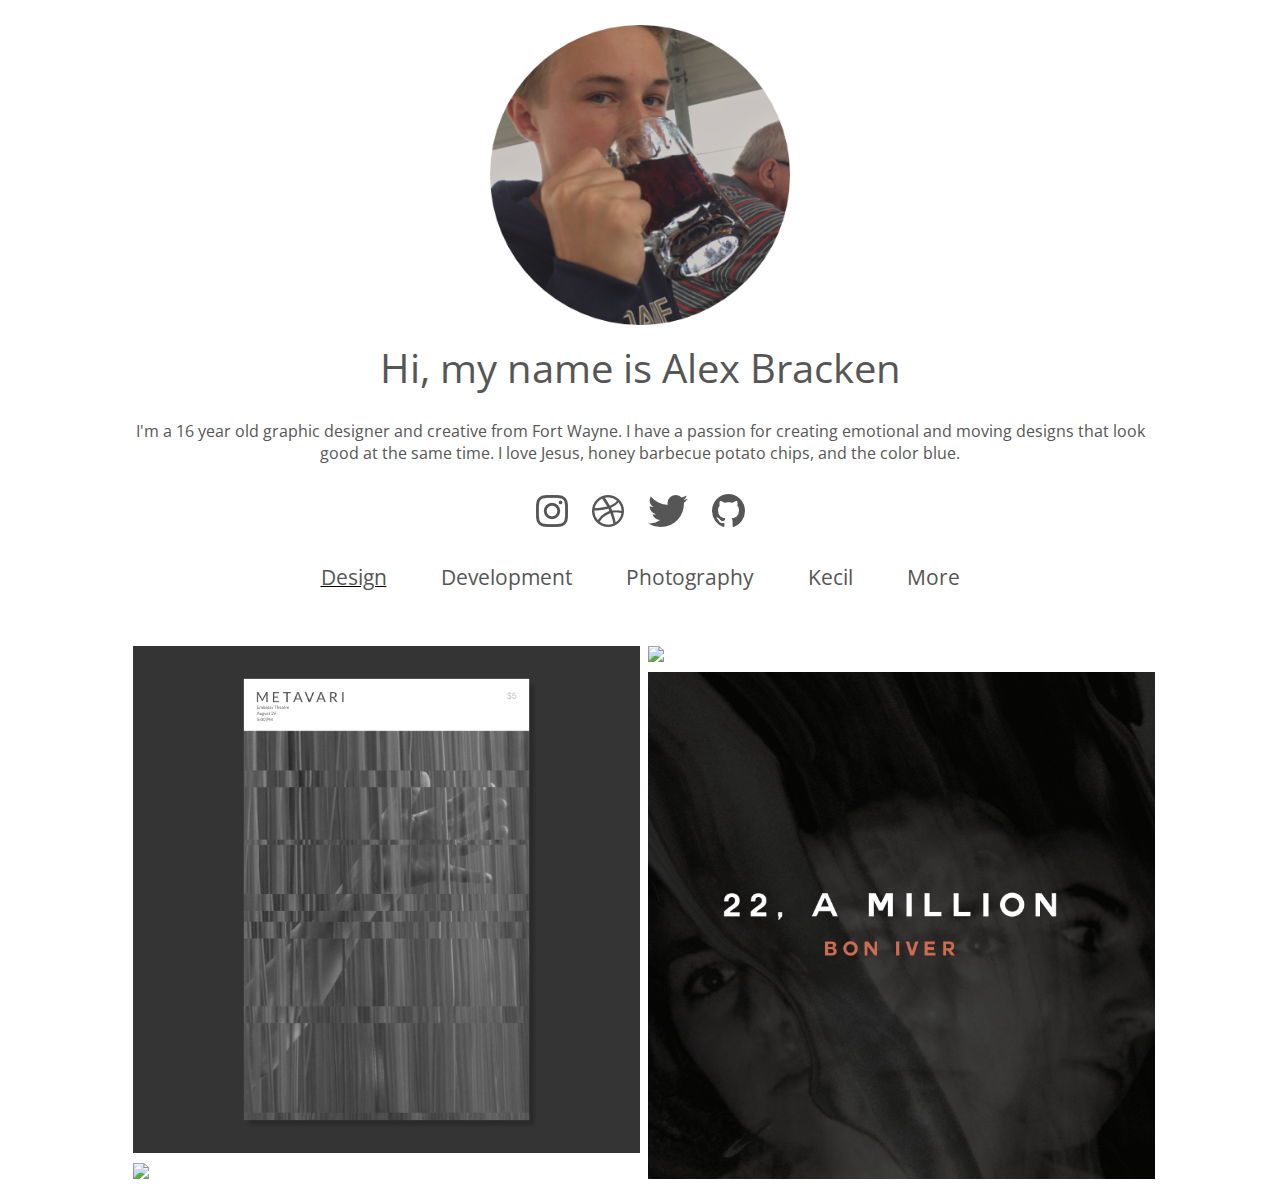
==== index.html @ cb18509a "initial commit from alexbracken.github.io" ====
<!DOCTYPE html>
<html>
<head>
    <title>Alex Bracken</title>
    <link rel=stylesheet type="text/css" href='css/main.css'>
    <link href="https://fonts.googleapis.com/css?family=Open+Sans:300,400" rel="stylesheet">
</head>

<body>
    <div class='wrapper'>
        
        <img src= 'images/profile.png' class= 'profile' alt="profile image">
        
        <h1 class='headline'>Hi, my name is Alex Bracken</h1>
        
        <p>I'm a 16 year old graphic designer and creative from Fort Wayne. I have a passion for creating emotional and moving designs that look good at the same time. I love Jesus, honey barbecue potato chips, and the color blue.</p>
        
        
        <div class='social'>
            <ul>
                <li><a href='https://instagram.com/brckns'><img src="images/instagram.png"></a></li>
                <li><a href='https://dribbble.com/alexbracken'><img src="images/dribbble.png"></a></li>
                <li><a href='https://twitter.com/thealexbracken'><img src="images/twitter.png"></a></li>
                <li><a href='https://github.com/alexbracken'><img src="images/github.png"></a></li>
            </ul>
        </div>
        
        <div class='nav'>
            <ul>
                <li class='currentPage'><a href='design.html'>Design</a></li>
                <li><a href='development.html'>Development</a></li>
                <li><a href='photography.html'>Photography</a></li>
                <li><a href='https://alexbracken.github.io/kecil'>Kecil</a></li>
                <li><a href='more.html'>More</a></li>
            </ul>
        </div>
        
        <div class='gallery'>
            <div class='gallery-column column1'>
                <a href='images/metavari1.jpg'><img class='gallery-img'src="images/metavari1.jpg"></a>
                <a href='images/ROJO.jpg'><img class='gallery-img'src="images/ROJO.jpg"></a>
            </div>
            <div class='gallery-column column2'>
                <a href="images/interstellar1.jpg"><img class='gallery-img'src='images/interstellar1.jpg'></a>
                <a href="images/boniver.jpg"><img class='gallery-img'src='images/boniver.jpg'></a>
            </div>
        </div>
    </div>
</body>
</html>
---- css/main.css ----
/********** GLOBALS **********/
* {
    margin: 0;
    padding: 0;
    border: 0;
    outline: 0;
    font-size: 100%;
    vertical-align: baseline;
    background: transparent;
}

html {
    font-family: "Open Sans", sans-serif;
}

h1{
    font-size: 30pt;
    font-weight: 400;
    color: #565656
}

p{
    font-size: 16px;
    font-weight: 400;
    color: #565656
}

a{
    font-size: 18px;
    font-weight: 400;
    color: #565656;
    text-decoration: none;
}

.wrapper{
    width: 50%;
    padding-right: 25%;
    padding-left: 25%;
    text-align: center;
}




/********** Main CSS **********/

.profile {
    padding-top: 25px;
    padding-bottom: 10px;
    align-content: center;
    width: 300px;
}

.headline{
    margin-bottom: 25px;
}

.categoryTitle{
    margin-top: 40px;
    margin-bottom: 10px;
}

.social{
    list-style-type: none;
    margin-top: 30px;
}

.social ul li{
    display: inline;
    margin: 10px;
}

.nav{
    list-style-type: none;
    margin-top: 30px;
}

.nav ul li{
    display: inline;
    padding-left: 25px;
    padding-right: 25px;
    text-align: center;
}

.currentPage{
    text-decoration: underline;
}


/********** Gallery **********/

.gallery{
    margin-top: 50px;
}

.column1{
    float: left;
    width: 49.5%;
}

.column2{
    float: right;
    width: 49.5%;
}

.gallery-img{
    width: 100%;
    float: left;
}

.column1 .gallery-img{
    padding: 1%;
    padding-right: .5%;
}

.column2 .gallery-img{
    padding: 1%;
    padding-left: .5%;
}


.developmentNav a{
    font-weight: bold;
}



@media only screen and (max-width: 1300px){
    .wrapper{
        width: 80%;
        padding-right: 10%;
        padding-left: 10%;
        text-align: center;
    }
    
    p {
        font-size: 12pt;
    }
    
    .nav a{
        font-size: 16pt;
    }
}
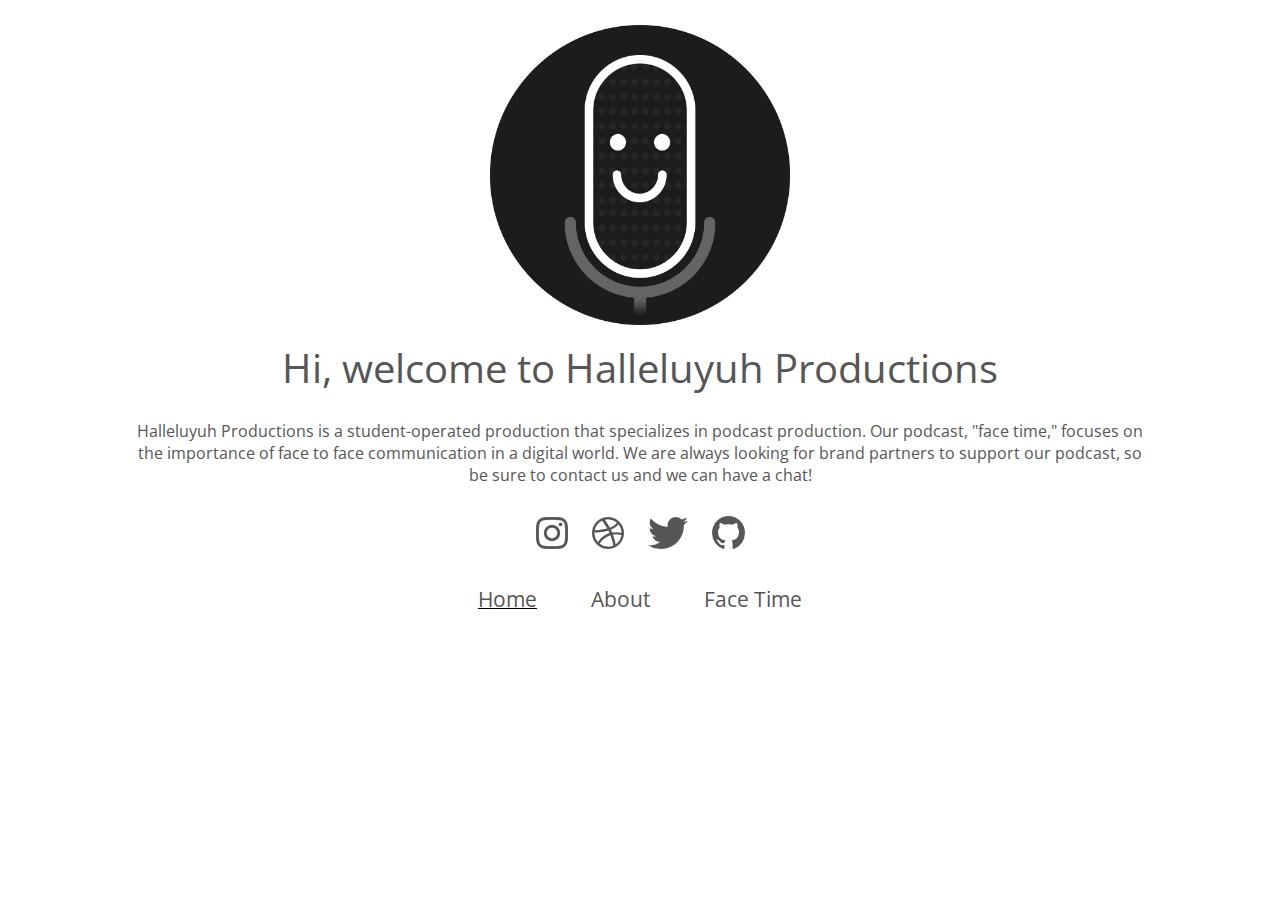
==== commit d64d95d2: "commit" ====
--- a/index.html
+++ b/index.html
@@ -11,9 +11,9 @@
         
         <img src= 'images/profile.png' class= 'profile' alt="profile image">
         
-        <h1 class='headline'>Hi, my name is Alex Bracken</h1>
+        <h1 class='headline'>Hi, welcome to Halleluyuh Productions</h1>
         
-        <p>I'm a 16 year old graphic designer and creative from Fort Wayne. I have a passion for creating emotional and moving designs that look good at the same time. I love Jesus, honey barbecue potato chips, and the color blue.</p>
+        <p>Halleluyuh Productions is a student-operated production that specializes in podcast production. Our podcast, "face time," focuses on the importance of face to face communication in a digital world. We are always looking for brand partners to support our podcast, so be sure to contact us and we can have a chat!</p>
         
         
         <div class='social'>
@@ -27,14 +27,12 @@
         
         <div class='nav'>
             <ul>
-                <li class='currentPage'><a href='design.html'>Design</a></li>
-                <li><a href='development.html'>Development</a></li>
-                <li><a href='photography.html'>Photography</a></li>
-                <li><a href='https://alexbracken.github.io/kecil'>Kecil</a></li>
-                <li><a href='more.html'>More</a></li>
+                <li class='currentPage'><a href='#'>Home</a></li>
+                <li><a href='about.html'>About</a></li>
+                <li><a href='photography.html'>Face Time</a></li>
             </ul>
         </div>
-        
+        <!--
         <div class='gallery'>
             <div class='gallery-column column1'>
                 <a href='images/metavari1.jpg'><img class='gallery-img'src="images/metavari1.jpg"></a>
@@ -45,6 +43,7 @@
                 <a href="images/boniver.jpg"><img class='gallery-img'src='images/boniver.jpg'></a>
             </div>
         </div>
+        -->
     </div>
 </body>
 </html>--- a/css/main.css
+++ b/css/main.css
@@ -86,6 +86,9 @@
     text-decoration: underline;
 }
 
+.content{
+    margin-top: 30px;
+}
 
 /********** Gallery **********/
 
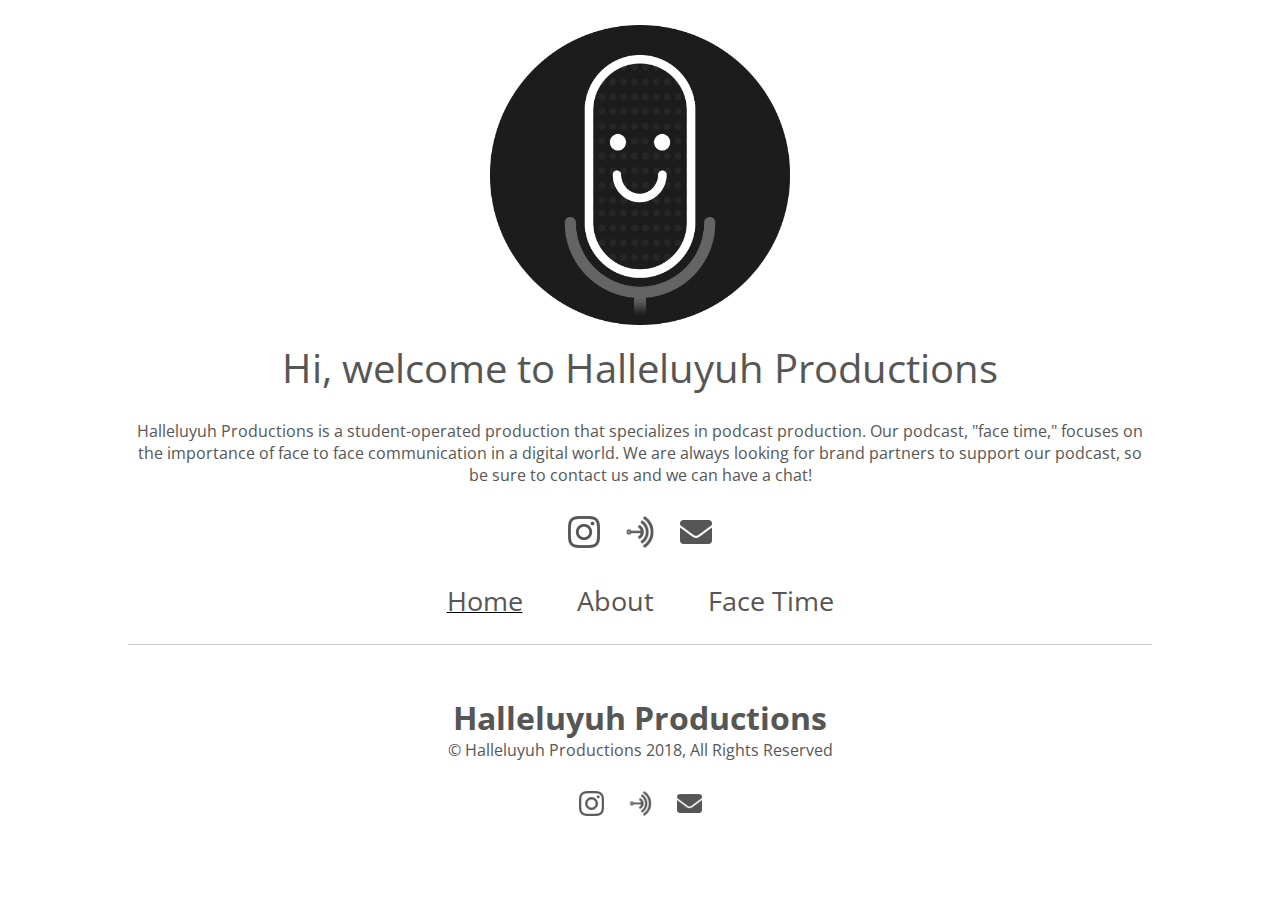
==== commit fe25c9f9: "working final commit" ====
--- a/index.html
+++ b/index.html
@@ -18,10 +18,9 @@
         
         <div class='social'>
             <ul>
-                <li><a href='https://instagram.com/brckns'><img src="images/instagram.png"></a></li>
-                <li><a href='https://dribbble.com/alexbracken'><img src="images/dribbble.png"></a></li>
-                <li><a href='https://twitter.com/thealexbracken'><img src="images/twitter.png"></a></li>
-                <li><a href='https://github.com/alexbracken'><img src="images/github.png"></a></li>
+                        <li><a href='https://instagram.com/halleluyuhproductions'><img src="images/instagram.png"></a></li>
+                        <li><a href='https://anchor.fm/facetime'><img src="images/anchor.png"></a></li>
+                        <li><a href='mailto:facetimepodcast@gmail.com'><img src="images/email.png"></a></li>
             </ul>
         </div>
         
@@ -29,9 +28,31 @@
             <ul>
                 <li class='currentPage'><a href='#'>Home</a></li>
                 <li><a href='about.html'>About</a></li>
-                <li><a href='photography.html'>Face Time</a></li>
+                <li><a href='facetime.html'>Face Time</a></li>
             </ul>
         </div>
+        
+        
+        
+        
+                <hr>
+        
+        <div class='footer'>
+            <div class='footerContent'>
+                <h1 class="footerTitle">Halleluyuh Productions</h1>
+                <p class='copyright'>&copy; Halleluyuh Productions 2018, All Rights Reserved</p>
+                <div class='socialFooter'>
+                    <ul>
+                        <li><a href='https://instagram.com/halleluyuhproductions'><img src="images/instagram.png"></a></li>
+                        <li><a href='https://anchor.fm/facetime'><img src="images/anchor.png"></a></li>
+                        <li><a href='mailto:facetimepodcast@gmail.com'><img src="images/email.png"></a></li>
+                    </ul>
+                </div>
+            </div>
+            
+        </div>
+        
+        
         <!--
         <div class='gallery'>
             <div class='gallery-column column1'>
--- a/css/main.css
+++ b/css/main.css
@@ -82,12 +82,69 @@
     text-align: center;
 }
 
+.nav ul li a{
+    font-size: 20pt;
+}
+
 .currentPage{
     text-decoration: underline;
 }
 
 .content{
+    margin-top: 0px;
+    margin-bottom: 50px;
+    text-align: left;
+}
+
+
+hr {
+    display: block;
+    height: 1px;
+    border: 0;
+    border-top: 1px solid #ccc;
+    margin: 1em 0;
+    padding: 0;
+    margin-top: 25px;
+    margin-bottom: 25px;
+}
+
+.contentTitle{
+    font-weight: bold;
+    margin-bottom: 25px;
+}
+
+
+.footer{
+    margin-top: 50px;
+    margin-bottom: 50px;
+}
+
+.footerContent{
+    text-align: center;
+}
+
+.footerTitle{
+    font-weight: bold;
+    font-size: 24pt;
+}
+
+
+.socialFooter{
+    list-style-type: none;
     margin-top: 30px;
+}
+
+.socialFooter ul li{
+    display: inline;
+    margin: 10px;
+}
+
+.socialFooter ul li img{
+    width: 25px;
+}
+
+.copyright{
+    font-size: 12pt;
 }
 
 /********** Gallery **********/
@@ -125,6 +182,11 @@
 .developmentNav a{
     font-weight: bold;
 }
+
+
+
+
+/********** Gallery **********/
 
 
 
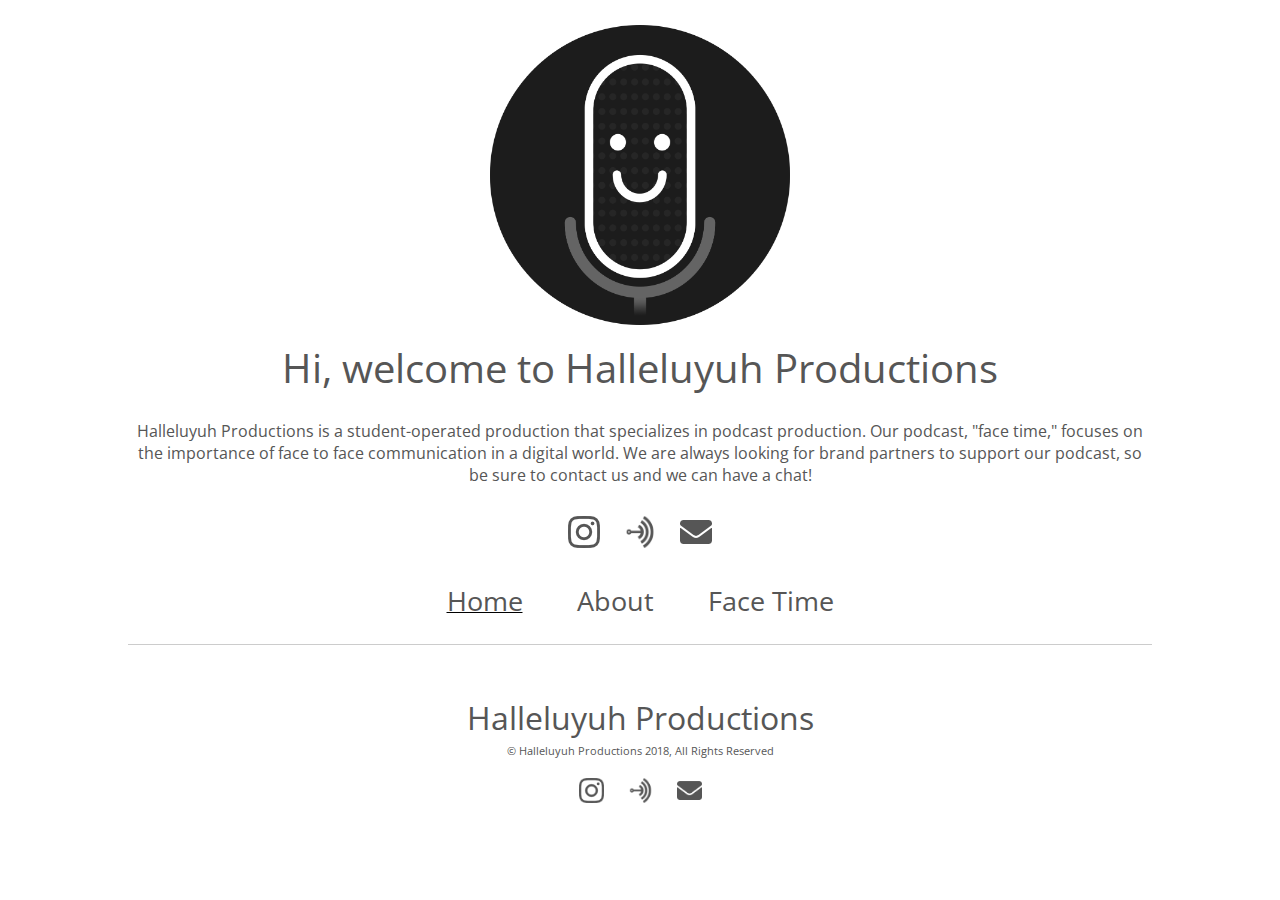
==== commit 6cc9ac38: "small changes" ====
--- a/index.html
+++ b/index.html
@@ -1,9 +1,11 @@
 <!DOCTYPE html>
 <html>
 <head>
-    <title>Alex Bracken</title>
+    <title>Halleluyuh Productions</title>
     <link rel=stylesheet type="text/css" href='css/main.css'>
     <link href="https://fonts.googleapis.com/css?family=Open+Sans:300,400" rel="stylesheet">
+    <link rel="shortcut icon" href="/favicon.ico" type="image/x-icon">
+    <link rel="icon" href="/favicon.ico" type="image/x-icon">
 </head>
 
 <body>
@@ -28,7 +30,7 @@
             <ul>
                 <li class='currentPage'><a href='#'>Home</a></li>
                 <li><a href='about.html'>About</a></li>
-                <li><a href='facetime.html'>Face Time</a></li>
+                <li><a href='https://anchor.fm/facetime'>Face Time</a></li>
             </ul>
         </div>
         
--- a/css/main.css
+++ b/css/main.css
@@ -109,7 +109,7 @@
 }
 
 .contentTitle{
-    font-weight: bold;
+    font-size: 32pt;
     margin-bottom: 25px;
 }
 
@@ -124,14 +124,13 @@
 }
 
 .footerTitle{
-    font-weight: bold;
     font-size: 24pt;
 }
 
 
 .socialFooter{
     list-style-type: none;
-    margin-top: 30px;
+    margin-top: 20px;
 }
 
 .socialFooter ul li{
@@ -144,7 +143,8 @@
 }
 
 .copyright{
-    font-size: 12pt;
+    font-size: 8pt;
+    margin-top: 5px;
 }
 
 /********** Gallery **********/
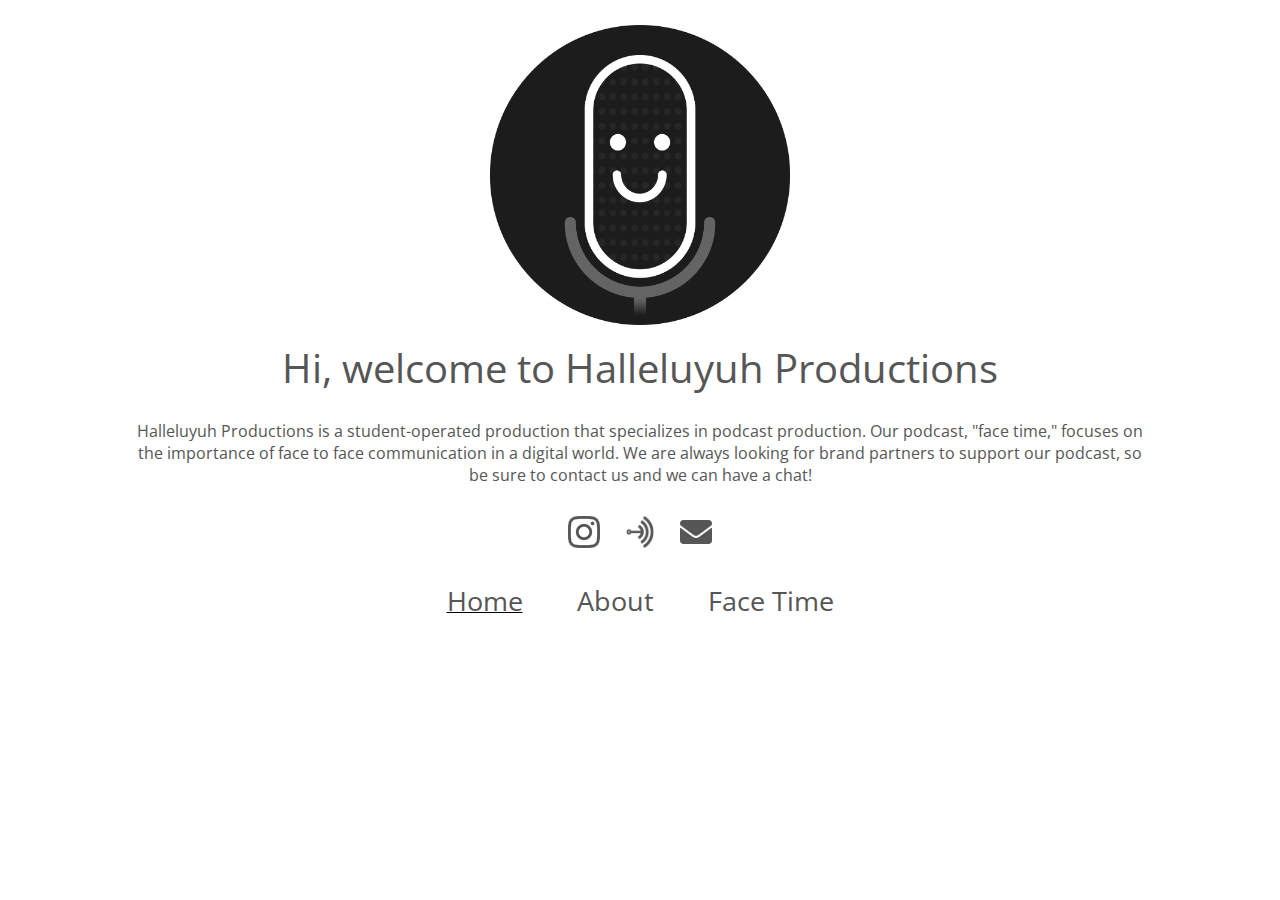
==== commit 3f8fc56e: "remove footer from index.html" ====
--- a/index.html
+++ b/index.html
@@ -35,26 +35,6 @@
         </div>
         
         
-        
-        
-                <hr>
-        
-        <div class='footer'>
-            <div class='footerContent'>
-                <h1 class="footerTitle">Halleluyuh Productions</h1>
-                <p class='copyright'>&copy; Halleluyuh Productions 2018, All Rights Reserved</p>
-                <div class='socialFooter'>
-                    <ul>
-                        <li><a href='https://instagram.com/halleluyuhproductions'><img src="images/instagram.png"></a></li>
-                        <li><a href='https://anchor.fm/facetime'><img src="images/anchor.png"></a></li>
-                        <li><a href='mailto:facetimepodcast@gmail.com'><img src="images/email.png"></a></li>
-                    </ul>
-                </div>
-            </div>
-            
-        </div>
-        
-        
         <!--
         <div class='gallery'>
             <div class='gallery-column column1'>
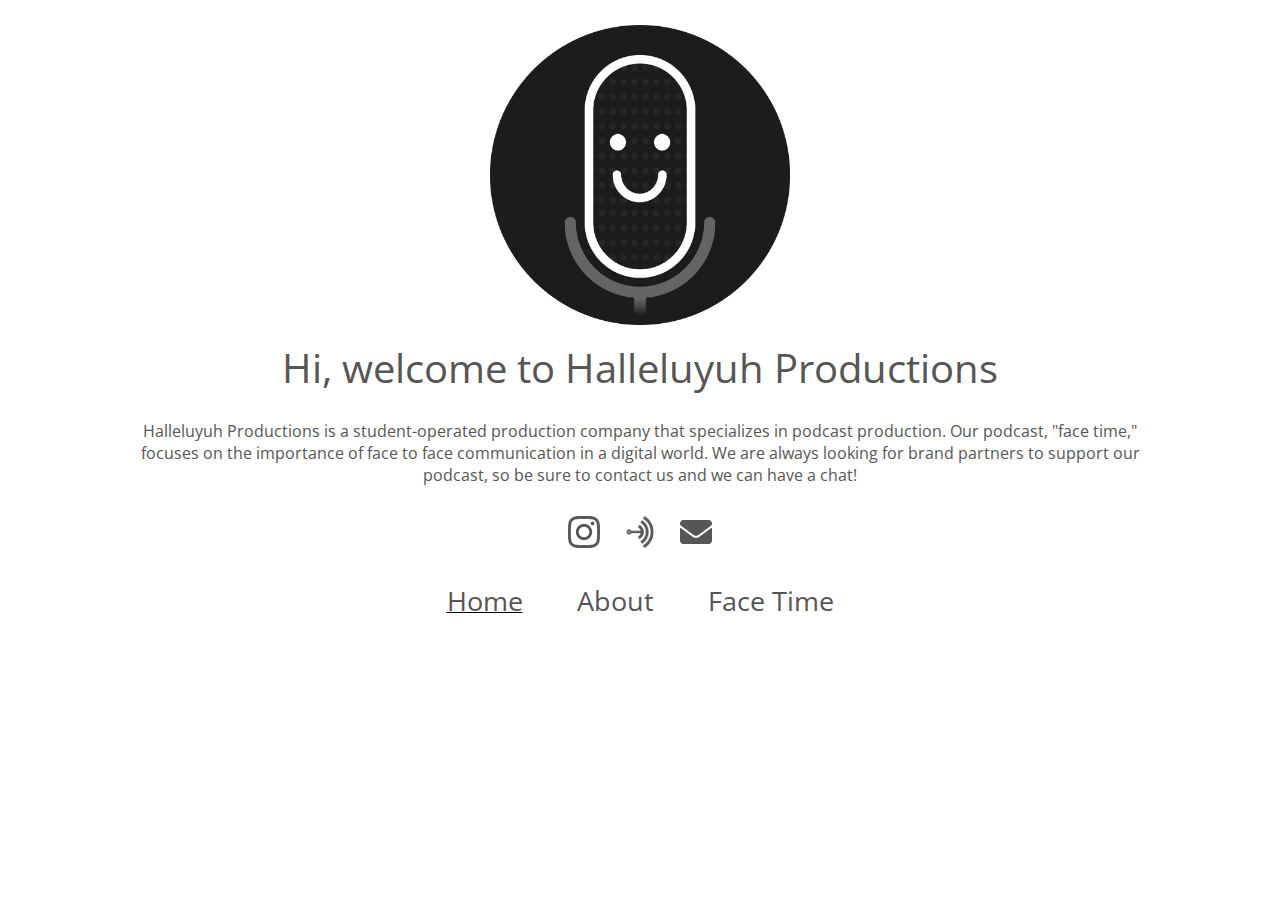
==== commit 5a5b9134: "members changes" ====
--- a/index.html
+++ b/index.html
@@ -15,7 +15,7 @@
         
         <h1 class='headline'>Hi, welcome to Halleluyuh Productions</h1>
         
-        <p>Halleluyuh Productions is a student-operated production that specializes in podcast production. Our podcast, "face time," focuses on the importance of face to face communication in a digital world. We are always looking for brand partners to support our podcast, so be sure to contact us and we can have a chat!</p>
+        <p>Halleluyuh Productions is a student-operated production company that specializes in podcast production. Our podcast, "face time," focuses on the importance of face to face communication in a digital world. We are always looking for brand partners to support our podcast, so be sure to contact us and we can have a chat!</p>
         
         
         <div class='social'>
--- a/css/main.css
+++ b/css/main.css
@@ -147,6 +147,48 @@
     margin-top: 5px;
 }
 
+.profileImg{
+    width: 20%;
+    float: left;
+    padding-right: 50px;
+}
+
+.members{
+    display: block;
+    margin-bottom: 100px;
+    height: auto;
+}
+
+.members p{
+    text-align: left;
+}
+
+.memberName{
+    text-align: left;
+}
+
+.memberPosition{
+    font-weight: bold;
+}
+
+.memberDescription{
+    font-size: 10pt;
+}
+
+.memberSocials{
+    list-style-type: none;
+    margin-top: 10px;
+    float: left;
+}
+
+.memberSocials ul li{
+    display: inline;
+    margin-right: 5px;
+}
+
+.memberSocials ul li img{
+    width: 20px;
+}
 /********** Gallery **********/
 
 .gallery{
@@ -164,7 +206,7 @@
 }
 
 .gallery-img{
-    width: 100%;
+    width: 50%;
     float: left;
 }
 
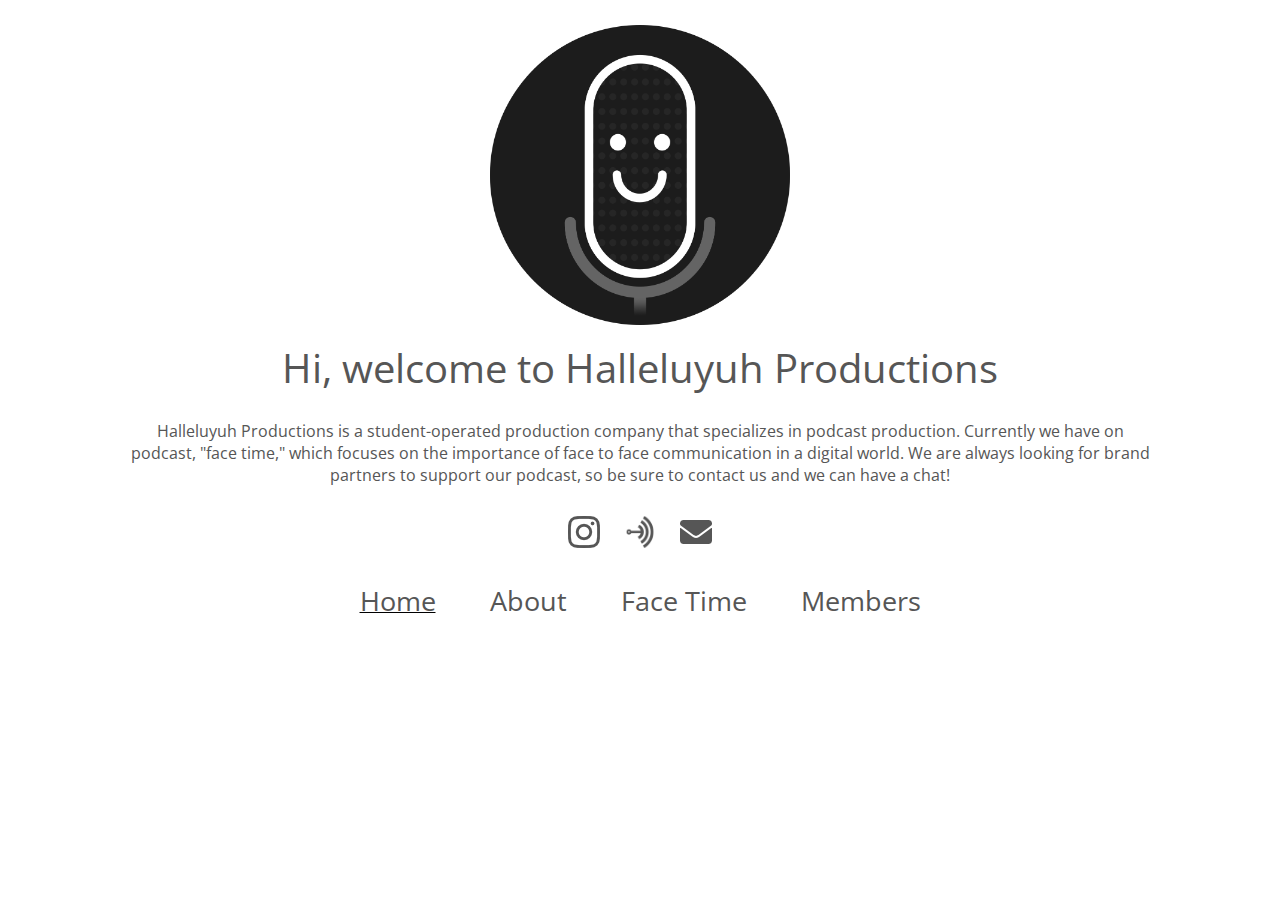
==== commit 23b283f7: "misc changes" ====
--- a/index.html
+++ b/index.html
@@ -15,7 +15,7 @@
         
         <h1 class='headline'>Hi, welcome to Halleluyuh Productions</h1>
         
-        <p>Halleluyuh Productions is a student-operated production company that specializes in podcast production. Our podcast, "face time," focuses on the importance of face to face communication in a digital world. We are always looking for brand partners to support our podcast, so be sure to contact us and we can have a chat!</p>
+        <p>Halleluyuh Productions is a student-operated production company that specializes in podcast production. Currently we have on podcast, "face time," which focuses on the importance of face to face communication in a digital world. We are always looking for brand partners to support our podcast, so be sure to contact us and we can have a chat!</p>
         
         
         <div class='social'>
@@ -31,6 +31,7 @@
                 <li class='currentPage'><a href='#'>Home</a></li>
                 <li><a href='about.html'>About</a></li>
                 <li><a href='https://anchor.fm/facetime'>Face Time</a></li>
+                <li><a href='members.html'>Members</a></li>
             </ul>
         </div>
         
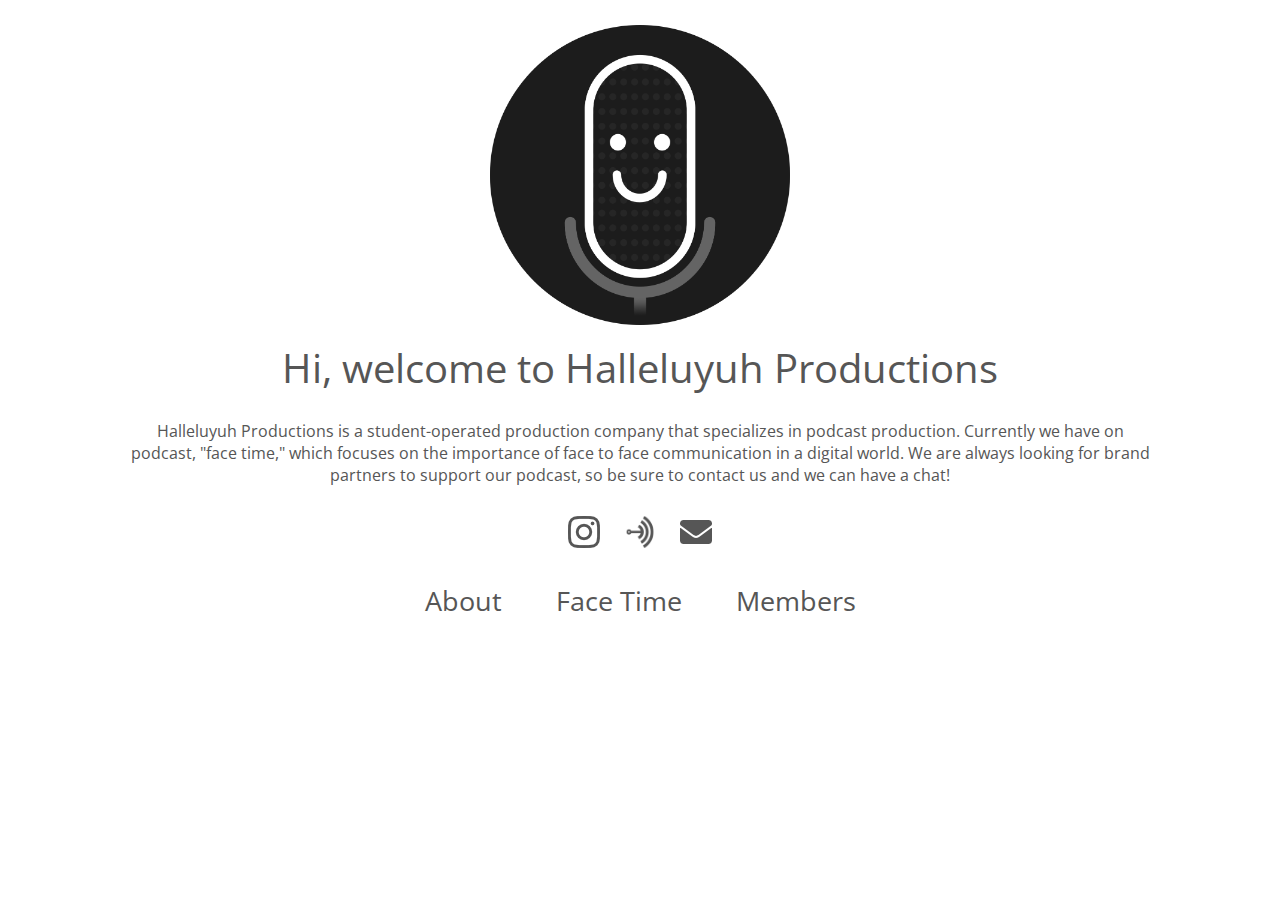
==== commit 61015690: "remove homepage link" ====
--- a/index.html
+++ b/index.html
@@ -28,7 +28,6 @@
         
         <div class='nav'>
             <ul>
-                <li class='currentPage'><a href='#'>Home</a></li>
                 <li><a href='about.html'>About</a></li>
                 <li><a href='https://anchor.fm/facetime'>Face Time</a></li>
                 <li><a href='members.html'>Members</a></li>
